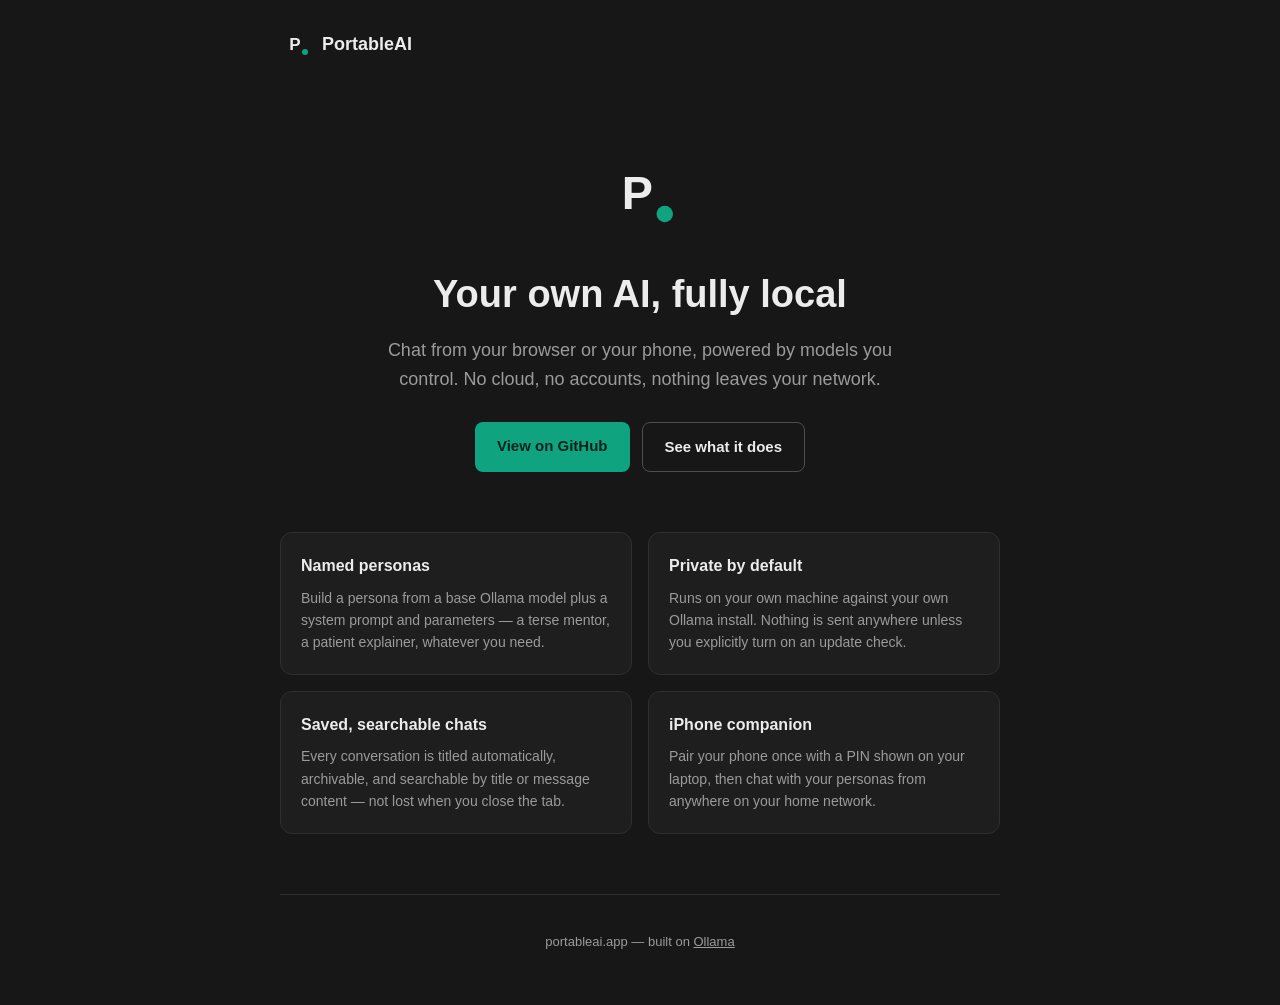
==== site/index.html @ 5732e750 "Initial PortableAI tree from zip, with LAN bind on 0.0.0.0 and Obsidian-style settings." ====
<!DOCTYPE html>
<html lang="en">
<head>
<meta charset="UTF-8">
<meta name="viewport" content="width=device-width, initial-scale=1.0">
<title>PortableAI — your own AI, fully local</title>
<meta name="description" content="PortableAI is a self-hosted chat app for Ollama. Build AI personas, chat from your browser or iPhone, and keep everything on your own machine.">
<meta property="og:title" content="PortableAI">
<meta property="og:description" content="A self-hosted chat interface for Ollama — build named AI personas, chat from a dark-mode web UI or a companion iPhone app, save and search your history, and manage models. Nothing leaves your network.">
<link rel="icon" type="image/svg+xml" href="assets/logo.svg">
<style>
  :root {
    --bg: #171717;
    --bg-card: #1e1e1e;
    --border: #2f2f2f;
    --text: #ececec;
    --text-muted: #9b9b9b;
    --accent: #10a37f;
  }
  * { box-sizing: border-box; }
  body {
    margin: 0;
    background: var(--bg);
    color: var(--text);
    font-family: -apple-system, BlinkMacSystemFont, "Segoe UI", Helvetica, Arial, sans-serif;
    line-height: 1.6;
  }
  .wrap { max-width: 760px; margin: 0 auto; padding: 0 20px; }

  header {
    display: flex;
    align-items: center;
    gap: 10px;
    padding: 28px 0;
  }
  header img { width: 32px; height: 32px; border-radius: 8px; }
  header span { font-weight: 700; font-size: 18px; }

  .hero { text-align: center; padding: 60px 0 40px; }
  .hero img { width: 88px; height: 88px; border-radius: 20px; margin-bottom: 20px; }
  .hero h1 { font-size: 38px; margin: 0 0 12px; }
  .hero p { font-size: 18px; color: var(--text-muted); max-width: 520px; margin: 0 auto 28px; }

  .buttons { display: flex; gap: 12px; justify-content: center; flex-wrap: wrap; }
  .btn {
    display: inline-block;
    padding: 12px 22px;
    border-radius: 8px;
    text-decoration: none;
    font-size: 15px;
    font-weight: 600;
  }
  .btn-primary { background: var(--accent); color: #06231b; }
  .btn-secondary { background: transparent; color: var(--text); border: 1px solid #4d4d4d; }

  .features {
    display: grid;
    grid-template-columns: repeat(2, 1fr);
    gap: 16px;
    padding: 20px 0 60px;
  }
  @media (max-width: 560px) { .features { grid-template-columns: 1fr; } }
  .feature {
    background: var(--bg-card);
    border: 1px solid var(--border);
    border-radius: 12px;
    padding: 20px;
  }
  .feature h3 { margin: 0 0 8px; font-size: 16px; }
  .feature p { margin: 0; font-size: 14px; color: var(--text-muted); }

  footer {
    border-top: 1px solid var(--border);
    padding: 24px 0 40px;
    text-align: center;
    color: var(--text-muted);
    font-size: 13px;
  }
  footer a { color: var(--text-muted); }
</style>
</head>
<body>
<div class="wrap">

  <header>
    <img src="assets/logo.svg" alt="">
    <span>PortableAI</span>
  </header>

  <div class="hero">
    <img src="assets/logo.svg" alt="PortableAI logo">
    <h1>Your own AI, fully local</h1>
    <p>Chat from your browser or your phone, powered by models you control. No cloud, no accounts, nothing leaves your network.</p>
    <div class="buttons">
      <a class="btn btn-primary" href="https://github.com/your-username/portableai">View on GitHub</a>
      <a class="btn btn-secondary" href="#features">See what it does</a>
    </div>
  </div>

  <div class="features" id="features">
    <div class="feature">
      <h3>Named personas</h3>
      <p>Build a persona from a base Ollama model plus a system prompt and parameters — a terse mentor, a patient explainer, whatever you need.</p>
    </div>
    <div class="feature">
      <h3>Private by default</h3>
      <p>Runs on your own machine against your own Ollama install. Nothing is sent anywhere unless you explicitly turn on an update check.</p>
    </div>
    <div class="feature">
      <h3>Saved, searchable chats</h3>
      <p>Every conversation is titled automatically, archivable, and searchable by title or message content — not lost when you close the tab.</p>
    </div>
    <div class="feature">
      <h3>iPhone companion</h3>
      <p>Pair your phone once with a PIN shown on your laptop, then chat with your personas from anywhere on your home network.</p>
    </div>
  </div>

  <footer>
    <p>portableai.app — built on <a href="https://ollama.com">Ollama</a></p>
  </footer>

</div>
</body>
</html>
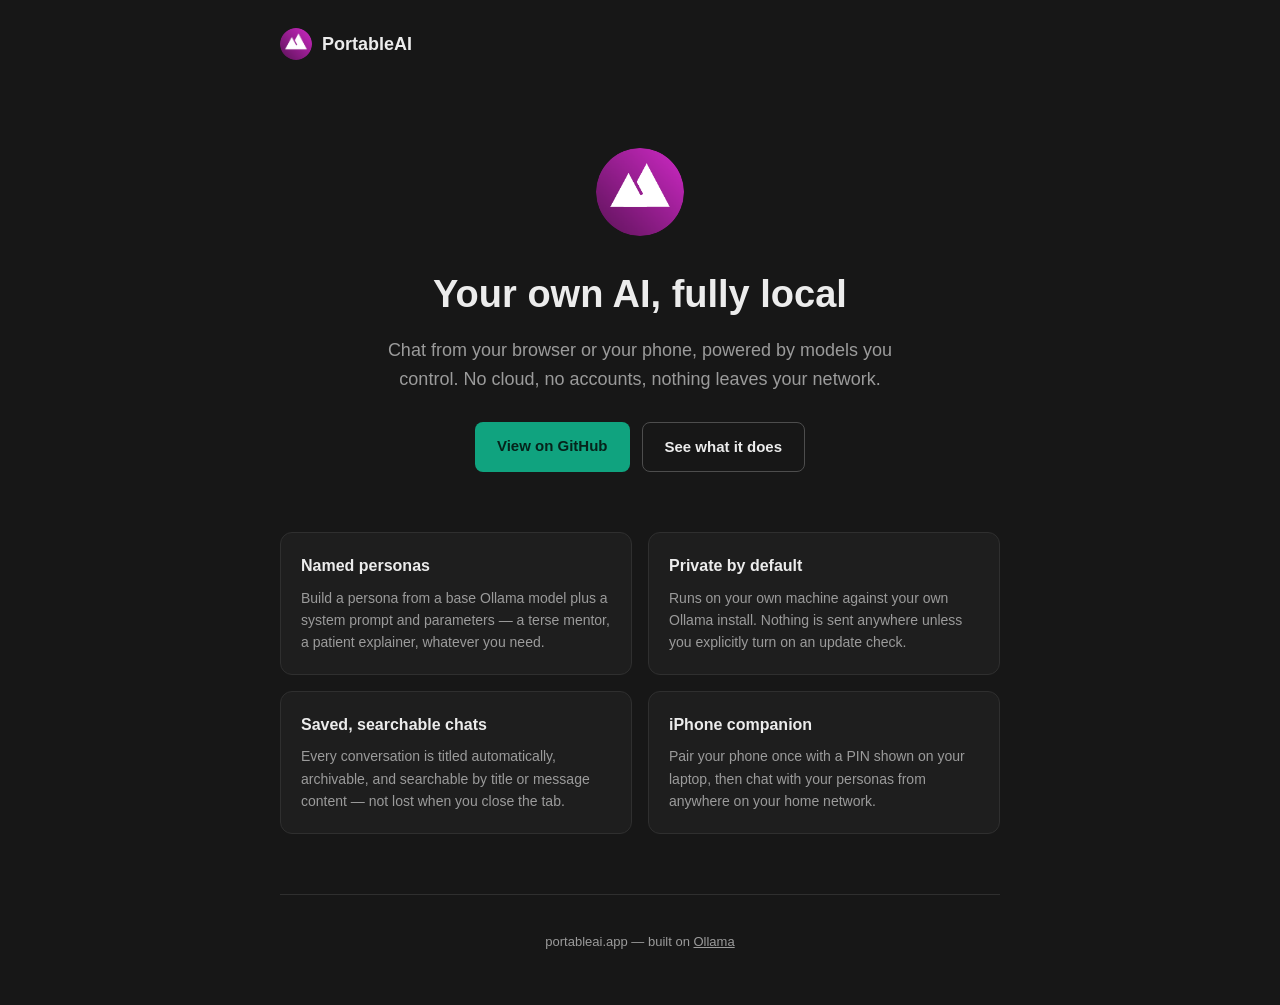
==== commit be9f0800: "add themes" ====
--- a/site/index.html
+++ b/site/index.html
@@ -7,7 +7,7 @@
 <meta name="description" content="PortableAI is a self-hosted chat app for Ollama. Build AI personas, chat from your browser or iPhone, and keep everything on your own machine.">
 <meta property="og:title" content="PortableAI">
 <meta property="og:description" content="A self-hosted chat interface for Ollama — build named AI personas, chat from a dark-mode web UI or a companion iPhone app, save and search your history, and manage models. Nothing leaves your network.">
-<link rel="icon" type="image/svg+xml" href="assets/logo.svg">
+<link rel="icon" type="image/png" href="assets/logo.png">
 <style>
   :root {
     --bg: #171717;
@@ -33,11 +33,11 @@
     gap: 10px;
     padding: 28px 0;
   }
-  header img { width: 32px; height: 32px; border-radius: 8px; }
+  header img { width: 32px; height: 32px; border-radius: 50%; }
   header span { font-weight: 700; font-size: 18px; }
 
   .hero { text-align: center; padding: 60px 0 40px; }
-  .hero img { width: 88px; height: 88px; border-radius: 20px; margin-bottom: 20px; }
+  .hero img { width: 88px; height: 88px; border-radius: 50%; margin-bottom: 20px; }
   .hero h1 { font-size: 38px; margin: 0 0 12px; }
   .hero p { font-size: 18px; color: var(--text-muted); max-width: 520px; margin: 0 auto 28px; }
 
@@ -83,12 +83,12 @@
 <div class="wrap">
 
   <header>
-    <img src="assets/logo.svg" alt="">
+    <img src="assets/logo.png" alt="">
     <span>PortableAI</span>
   </header>
 
   <div class="hero">
-    <img src="assets/logo.svg" alt="PortableAI logo">
+    <img src="assets/logo.png" alt="PortableAI logo">
     <h1>Your own AI, fully local</h1>
     <p>Chat from your browser or your phone, powered by models you control. No cloud, no accounts, nothing leaves your network.</p>
     <div class="buttons">
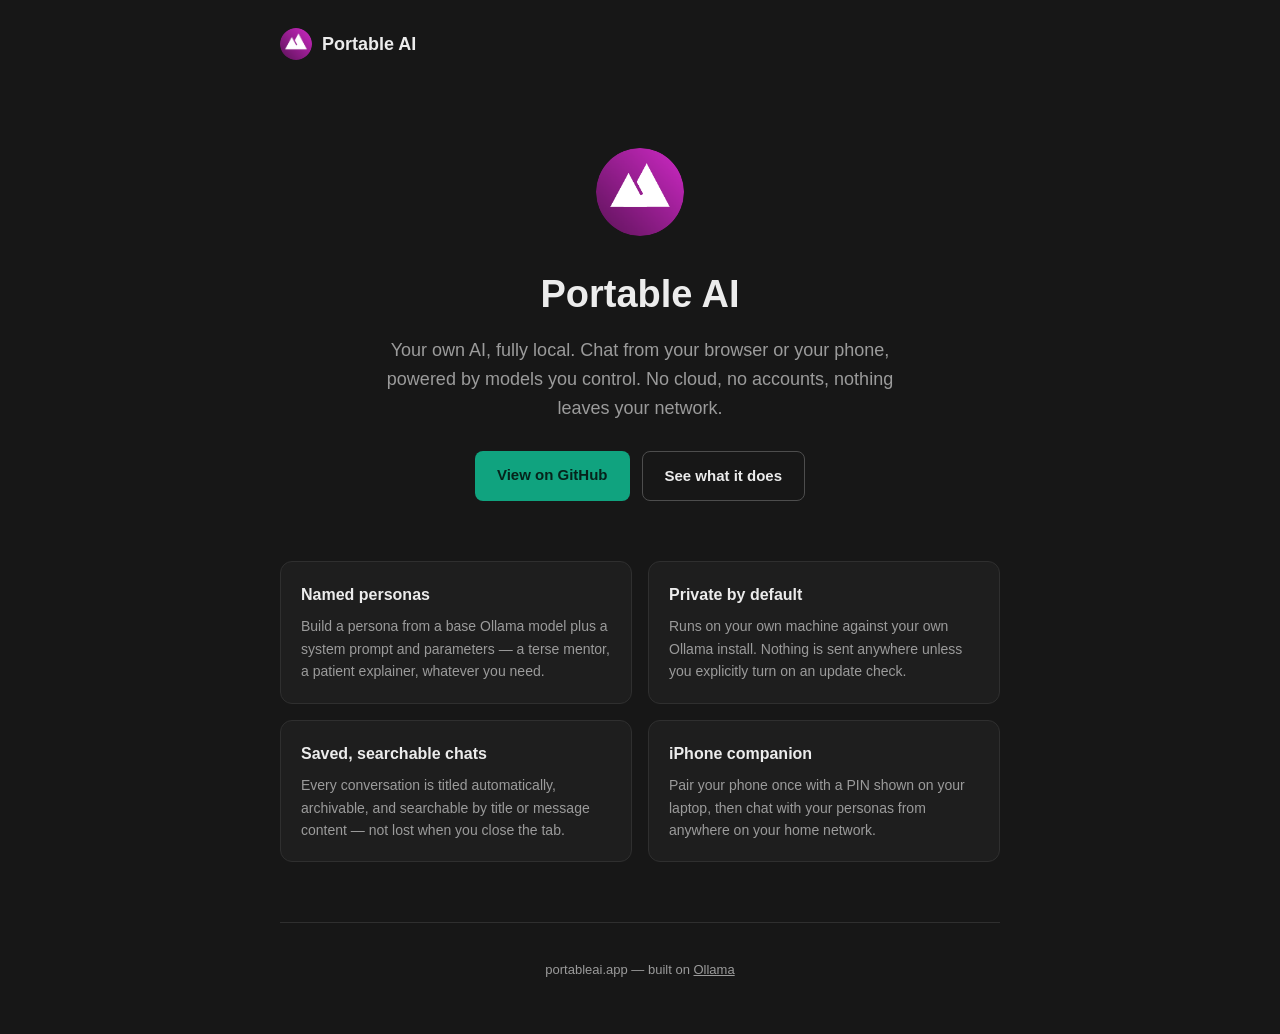
==== commit c305dbe9: "Add a benchmark results" ====
--- a/site/index.html
+++ b/site/index.html
@@ -3,9 +3,9 @@
 <head>
 <meta charset="UTF-8">
 <meta name="viewport" content="width=device-width, initial-scale=1.0">
-<title>PortableAI — your own AI, fully local</title>
+<title>Portable AI — your own AI, fully local</title>
 <meta name="description" content="PortableAI is a self-hosted chat app for Ollama. Build AI personas, chat from your browser or iPhone, and keep everything on your own machine.">
-<meta property="og:title" content="PortableAI">
+<meta property="og:title" content="Portable AI">
 <meta property="og:description" content="A self-hosted chat interface for Ollama — build named AI personas, chat from a dark-mode web UI or a companion iPhone app, save and search your history, and manage models. Nothing leaves your network.">
 <link rel="icon" type="image/png" href="assets/logo.png">
 <style>
@@ -83,14 +83,14 @@
 <div class="wrap">
 
   <header>
-    <img src="assets/logo.png" alt="">
-    <span>PortableAI</span>
+    <img src="assets/logo.png" alt="Portable AI">
+    <span>Portable AI</span>
   </header>
 
   <div class="hero">
-    <img src="assets/logo.png" alt="PortableAI logo">
-    <h1>Your own AI, fully local</h1>
-    <p>Chat from your browser or your phone, powered by models you control. No cloud, no accounts, nothing leaves your network.</p>
+    <img src="assets/logo.png" alt="Portable AI">
+    <h1>Portable AI</h1>
+    <p>Your own AI, fully local. Chat from your browser or your phone, powered by models you control. No cloud, no accounts, nothing leaves your network.</p>
     <div class="buttons">
       <a class="btn btn-primary" href="https://github.com/your-username/portableai">View on GitHub</a>
       <a class="btn btn-secondary" href="#features">See what it does</a>
